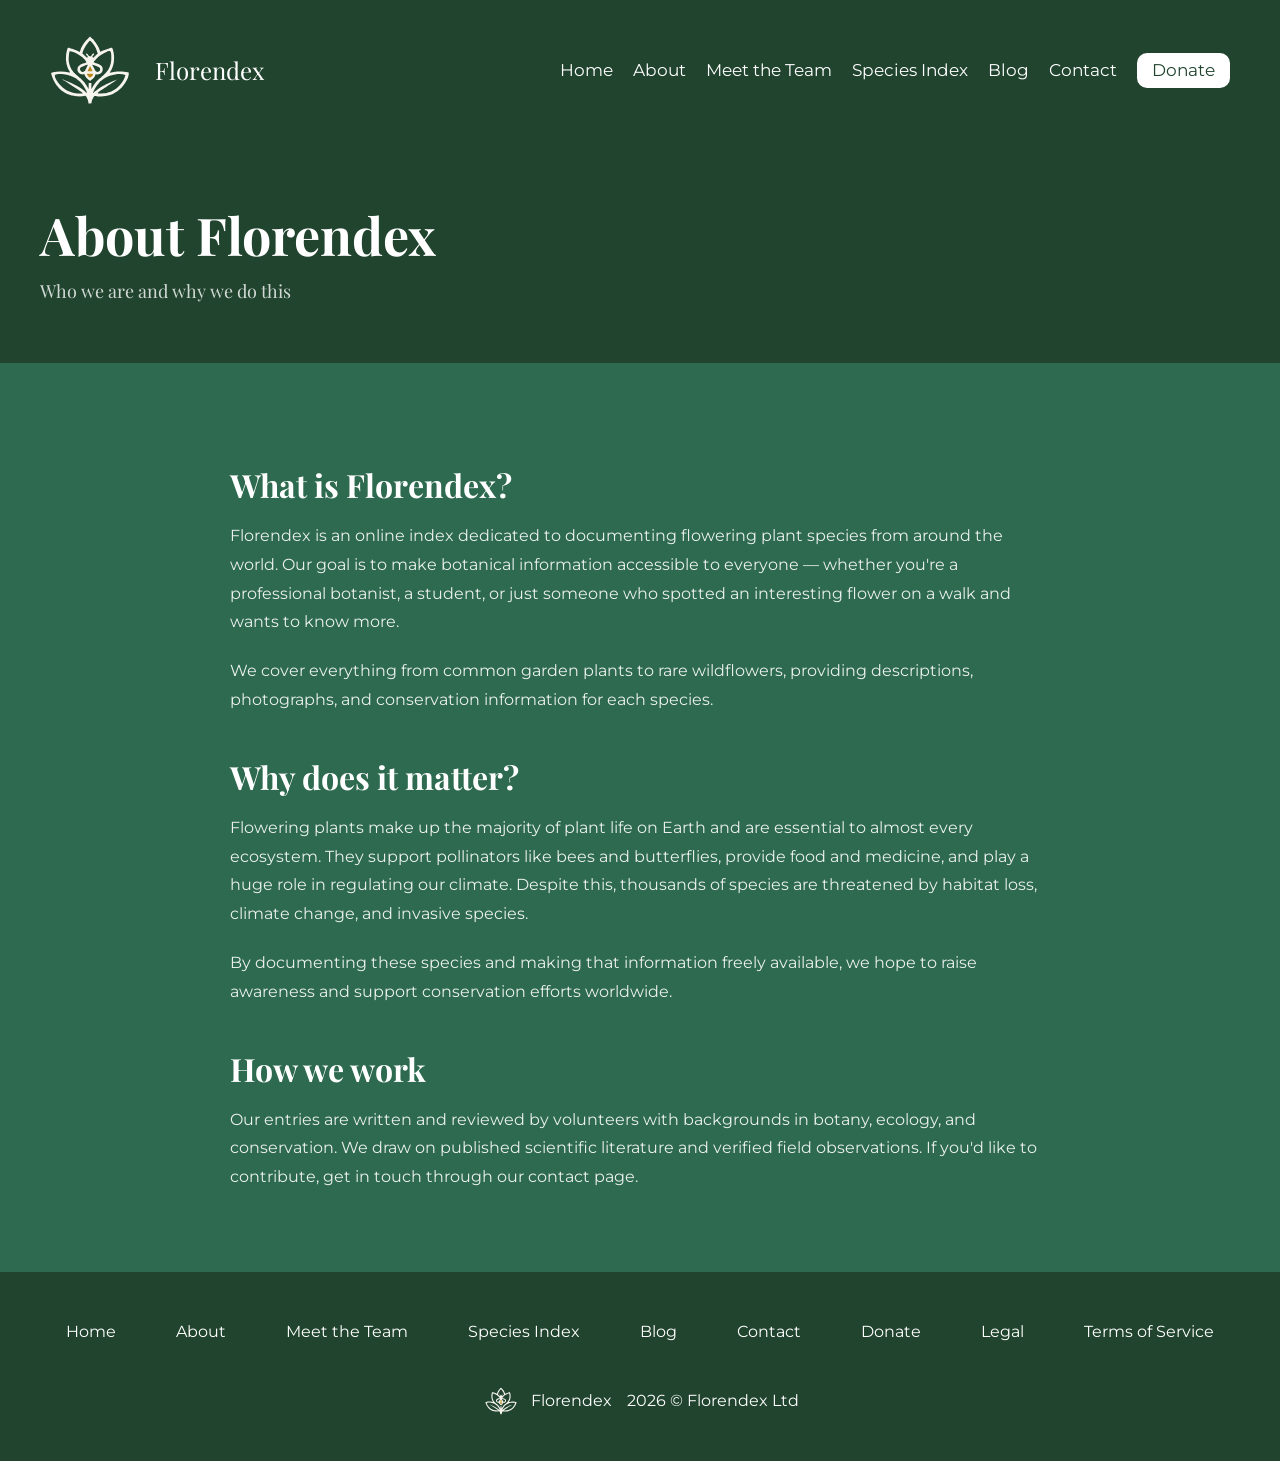
==== about.html @ b654dbb3 "Add main pages and content for Florendex website - Updated index.html with new navigation links and " ====
<!DOCTYPE html>
<html lang="en-gb">
<head>
    <meta charset="UTF-8">
    <meta name="viewport" content="width=device-width, initial-scale=1.0">
    <title>Florendex | About</title>

    <link rel="preconnect" href="https://fonts.googleapis.com">
    <link rel="preconnect" href="https://fonts.gstatic.com" crossorigin>
    <link href="https://fonts.googleapis.com/css2?family=Montserrat:wght@400;600&family=Playfair+Display:ital,wght@0,400..900;1,400..900&display=swap" rel="stylesheet">

    <link rel="stylesheet" href="/css/styles.css">
    <link rel="icon" type="image/x-icon" href="/img/logo.svg">
</head>

<body>

<div class="topnav">
    <div class="nav-brand">
        <img src="/img/logo.svg" height="100" alt="Florendex Logo">
        <span>Florendex</span>
    </div>
    <div class="nav-links">
        <a href="/index.html">Home</a>
        <a class="active" href="/about.html">About</a>
        <a href="/team.html">Meet the Team</a>
        <a href="/species.html">Species Index</a>
        <a href="/blog.html">Blog</a>
        <a href="/contact.html">Contact</a>
        <a href="/donate.html" class="donateButton">Donate</a>
    </div>
</div>

<main>
    <div class="page-header">
        <h1>About Florendex</h1>
        <p>Who we are and why we do this</p>
    </div>

    <div class="about-page">
        <h2>What is Florendex?</h2>
        <p>Florendex is an online index dedicated to documenting flowering plant species from around the world. Our goal is to make botanical information accessible to everyone — whether you're a professional botanist, a student, or just someone who spotted an interesting flower on a walk and wants to know more.</p>
        <p>We cover everything from common garden plants to rare wildflowers, providing descriptions, photographs, and conservation information for each species.</p>

        <h2>Why does it matter?</h2>
        <p>Flowering plants make up the majority of plant life on Earth and are essential to almost every ecosystem. They support pollinators like bees and butterflies, provide food and medicine, and play a huge role in regulating our climate. Despite this, thousands of species are threatened by habitat loss, climate change, and invasive species.</p>
        <p>By documenting these species and making that information freely available, we hope to raise awareness and support conservation efforts worldwide.</p>

        <h2>How we work</h2>
        <p>Our entries are written and reviewed by volunteers with backgrounds in botany, ecology, and conservation. We draw on published scientific literature and verified field observations. If you'd like to contribute, get in touch through our contact page.</p>
    </div>
</main>

<footer>
    <div class="footer-links">
        <a href="/index.html">Home</a>
        <a href="/about.html">About</a>
        <a href="/team.html">Meet the Team</a>
        <a href="/species.html">Species Index</a>
        <a href="/blog.html">Blog</a>
        <a href="/contact.html">Contact</a>
        <a href="/donate.html">Donate</a>
        <a href="/legal.html">Legal</a>
        <a href="/terms.html">Terms of Service</a>
    </div>
    <div class="footer-bottom">
        <img src="/img/logo.svg" height="40" alt="Florendex Logo">
        <span style="margin-right: 5px;">Florendex</span>
        <span>2026 &copy; Florendex Ltd</span>
    </div>
</footer>

</body>
</html>
---- css/styles.css ----
* {
  box-sizing: border-box;
}

body {
  background-color: #2d6a4f;
  color: #ffffff;
  margin: 0;
  font-family: "Montserrat", sans-serif;
}

body a {
  color: #ffffff;
  text-decoration: none;
  margin: 10px;
}

a:hover {
  opacity: 0.8;
  text-decoration: underline;
  transition-duration: 300ms;
}

/* nav bar */
.topnav {
  display: flex;
  justify-content: space-between;
  align-items: center;
  background-color: #20442e;
  padding: 20px 40px;
  color: #ffffff;
  width: 100%;
  font-family: "Montserrat", sans-serif;
  font-size: 17px;
}

.nav-brand {
  display: flex;
  align-items: center;
  gap: 15px;
}

.nav-brand span {
  font-family: 'Playfair Display', serif;
  font-size: 24px;
}

.nav-links {
  display: flex;
  align-items: center;
}

.nav-links a {
  color: #ffffff;
  text-decoration: none;
}

.donateButton {
  display: inline-block;
  background-color: #ffffff;
  color: #20442e !important;
  font-family: "Montserrat", sans-serif;
  padding: 7.5px 15px;
  border-radius: 10px;
  margin: 0 10px;
  font-size: 17px;
  text-decoration: none !important;
}

.donateButton:hover {
  opacity: 0.8;
  text-decoration: none !important;
}

/* header / hero */
header {
  text-align: center;
  font-family: "Playfair Display", serif;
  background-image: url('https://images.pexels.com/photos/1196313/pexels-photo-1196313.jpeg');
  background-size: cover;
  background-position: center;
  padding: 100px 20px;
  width: 100%;
}

header h1 {
  color: #ffffff;
  font-size: 82px;
  margin-top: 0;
}

header h3 {
  font-size: 42px;
  margin-bottom: 100px;
}

.species-btn {
  display: inline-block;
  background-color: #ffffff;
  color: #20442e;
  font-family: "Montserrat", sans-serif;
  padding: 15px 80px;
  border-radius: 17px;
  margin: 0px 70px 30px 70px;
  font-size: 36px;
}

.species-btn:hover {
  opacity: 0.8;
  text-decoration: none !important;
}

/* featured flora section */
.featured-flora {
  background-color: #f9f6f0;
  width: 100%;
  color: #20442e;
  padding: 100px 20px 140px 20px;
}

.flora-title {
  text-align: center;
  font-family: 'Playfair Display', serif;
  font-size: 48px;
  margin: 0 0 60px 0;
}

.featured-flora-grid {
  display: grid;
  grid-template-columns: repeat(3, 320px);
  justify-content: center;
  gap: 40px;
  padding: 10px;
  text-align: center;
  max-width: 1200px;
  margin: 0 auto;
  background-color: #f9f6f0;
}

.flora-card {
  border: 4px solid #20442e;
  border-radius: 16px;
  width: 320px;
  position: relative;
  background-color: #f9f6f0;
}

.card-header {
  padding: 15px 20px;
  text-align: left;
}

.card-header h3 {
  font-family: 'Playfair Display', serif;
  font-size: 26px;
  margin: 0;
  color: #000000;
}

.card-header h4 {
  font-family: 'Playfair Display', serif;
  font-size: 13px;
  margin: 5px 0 0 0;
  color: #000000;
  font-weight: 600;
}

.flora-card img {
  width: 100%;
  height: 200px;
  object-fit: cover;
  display: block;
}

.card-body {
  padding: 20px 20px 40px 20px;
  text-align: center;
}

.card-body p {
  font-family: 'Montserrat', sans-serif;
  font-size: 13px;
  color: #666666;
  margin: 0 0 20px 0;
  line-height: 1.5;
}

.learn-more {
  position: absolute;
  bottom: -4px;
  left: 50%;
  transform: translateX(-50%);
  background-color: #20442e;
  color: #ffffff;
  border: none;
  padding: 12px 30px;
  border-radius: 8px;
  font-family: 'Montserrat', sans-serif;
  font-size: 16px;
  cursor: pointer;
}

.learn-more:hover {
  background-color: #2d6a4f;
  opacity: 1 !important;
}

/* mission section */
.our-mission {
  background-color: #2d6a4f;
  padding: 80px 20px;
  text-align: center;
}

.mission-title {
  font-family: 'Playfair Display', serif;
  font-size: 48px;
  margin: 0 0 40px 0;
  color: #ffffff;
}

.mission-box {
  background-color: #f9f6f0;
  color: #2d6a4f;
  max-width: 700px;
  margin: 0 auto;
  padding: 40px 50px 60px 50px;
  border-radius: 12px;
  font-family: 'Montserrat', sans-serif;
  font-size: 16px;
  line-height: 1.7;
  position: relative;
}

.mission-box p {
  margin: 0 0 30px 0;
}

.mission-learn-more {
  position: absolute;
  bottom: -17px;
  left: 50%;
  transform: translateX(-50%);
  display: inline-block;
  background-color: #2d6a4f;
  color: #ffffff !important;
  font-family: 'Montserrat', sans-serif;
  padding: 12px 35px;
  border-radius: 8px;
  font-size: 16px;
  text-decoration: none !important;
  white-space: nowrap;
}

.mission-learn-more:hover {
  background-color: #20442e;
  opacity: 1 !important;
  text-decoration: none !important;
}

/* footer */
footer {
  background-color: #20442e;
  padding: 40px 20px;
  width: 100%;
  display: flex;
  flex-direction: column;
  align-items: center;
  justify-content: center;
  margin-bottom: 0;
}

.footer-links {
  display: flex;
  flex-wrap: wrap;
  justify-content: center;
  gap: 40px;
}

.footer-bottom {
  display: flex;
  align-items: center;
  gap: 10px;
  color: #ffffff;
  margin-top: 30px;
}

footer a {
  color: #ffffff;
  text-decoration: none;
}

/* page header used on inner pages */
.page-header {
  background-color: #20442e;
  padding: 60px 40px;
  font-family: 'Playfair Display', serif;
}

.page-header h1 {
  font-size: 52px;
  margin: 0 0 10px 0;
}

.page-header p {
  font-size: 18px;
  margin: 0;
  opacity: 0.8;
}

/* about page */
.about-page {
  padding: 60px 40px;
  max-width: 900px;
  margin: 0 auto;
}

.about-page h2 {
  font-family: 'Playfair Display', serif;
  font-size: 32px;
  margin: 40px 0 15px 0;
}

.about-page p {
  font-size: 16px;
  line-height: 1.8;
  margin-bottom: 20px;
  opacity: 0.9;
}

/* species index page */
.species-page {
  padding: 60px 40px;
  max-width: 1100px;
  margin: 0 auto;
}

.species-grid {
  display: grid;
  grid-template-columns: repeat(3, 1fr);
  gap: 30px;
}

.species-card {
  background-color: #20442e;
  border-radius: 12px;
  padding: 25px;
}

.species-card h3 {
  font-family: 'Playfair Display', serif;
  font-size: 22px;
  margin: 0 0 5px 0;
}

.species-card h4 {
  font-style: italic;
  font-size: 13px;
  font-weight: 400;
  margin: 0 0 12px 0;
  opacity: 0.75;
}

.species-card p {
  font-size: 13px;
  line-height: 1.6;
  opacity: 0.85;
  margin: 0 0 15px 0;
}

.species-card a {
  font-size: 13px;
  text-decoration: underline;
  margin: 0;
}

/* species detail page */
.species-detail {
  max-width: 900px;
  margin: 0 auto;
  padding: 60px 40px;
}

.species-detail h1 {
  font-family: 'Playfair Display', serif;
  font-size: 52px;
  margin: 0 0 5px 0;
}

.species-detail .latin-name {
  font-family: 'Playfair Display', serif;
  font-style: italic;
  font-size: 22px;
  opacity: 0.75;
  margin: 0 0 30px 0;
}

.species-detail img {
  width: 100%;
  max-height: 400px;
  object-fit: cover;
  border-radius: 12px;
  margin-bottom: 30px;
}

.species-detail p {
  font-size: 16px;
  line-height: 1.8;
  opacity: 0.9;
  margin-bottom: 20px;
}

.species-detail h2 {
  font-family: 'Playfair Display', serif;
  font-size: 28px;
  margin: 40px 0 15px 0;
}

.info-table {
  width: 100%;
  border-collapse: collapse;
  margin-bottom: 30px;
  font-size: 15px;
}

.info-table td {
  padding: 10px 15px;
  border-bottom: 1px solid rgba(255,255,255,0.2);
}

.info-table td:first-child {
  font-weight: 600;
  width: 180px;
  opacity: 0.75;
}

/* stub / coming soon pages */
.stub-page {
  padding: 100px 40px;
  text-align: center;
  font-family: 'Playfair Display', serif;
}

.stub-page h1 {
  font-size: 52px;
  margin-bottom: 15px;
}

.stub-page p {
  font-size: 18px;
  opacity: 0.8;
}
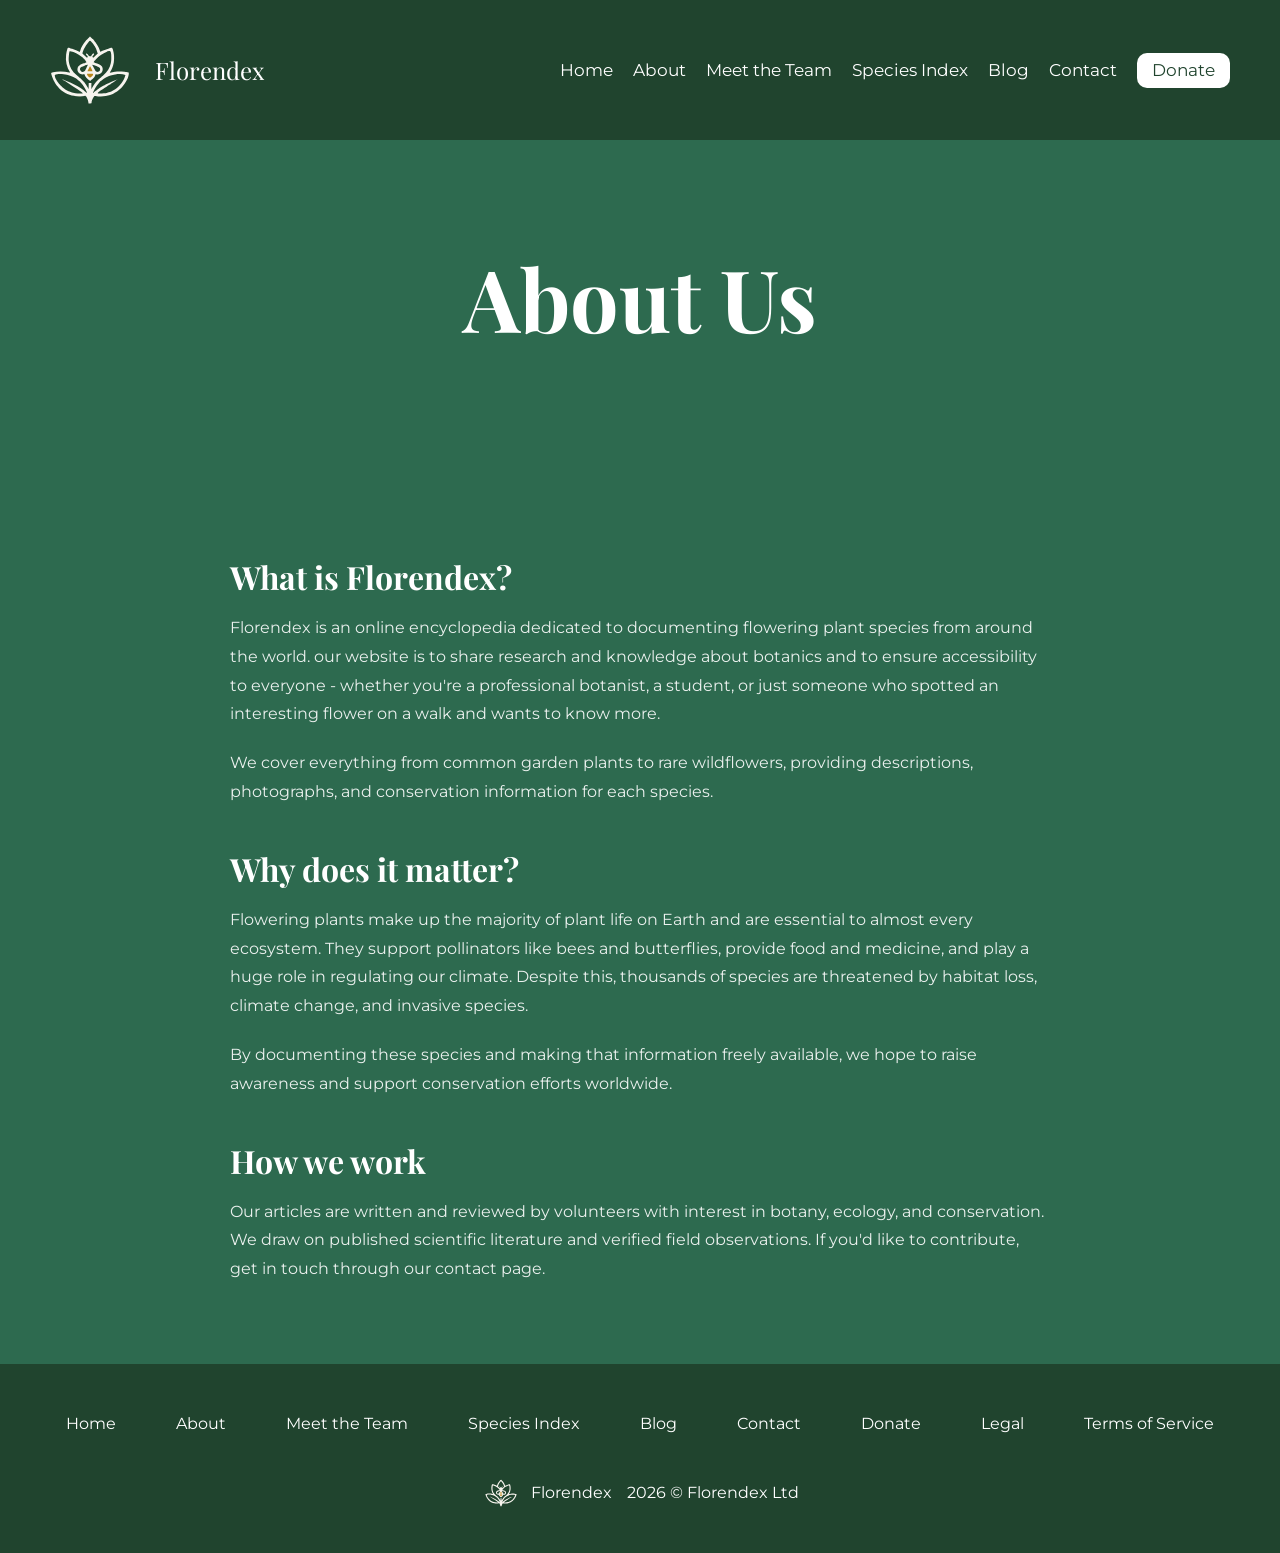
==== commit 0d9a9ed0: "Refactor about, species, and summer snowflake pages for improved structure and content; add new head" ====
--- a/about.html
+++ b/about.html
@@ -1,4 +1,4 @@
-<!DOCTYPE html>
+<!DOCTYPE html> <!-- Complete -->
 <html lang="en-gb">
 <head>
     <meta charset="UTF-8">
@@ -32,14 +32,13 @@
 </div>
 
 <main>
-    <div class="page-header">
-        <h1>About Florendex</h1>
-        <p>Who we are and why we do this</p>
-    </div>
+    <header style="background-image: url('/img/header3.jpg');">
+        <h1>About Us</h1>
+    </header>
 
     <div class="about-page">
         <h2>What is Florendex?</h2>
-        <p>Florendex is an online index dedicated to documenting flowering plant species from around the world. Our goal is to make botanical information accessible to everyone — whether you're a professional botanist, a student, or just someone who spotted an interesting flower on a walk and wants to know more.</p>
+        <p>Florendex is an online encyclopedia dedicated to documenting flowering plant species from around the world. our website is to share research and knowledge about botanics and to ensure accessibility to everyone - whether you're a professional botanist, a student, or just someone who spotted an interesting flower on a walk and wants to know more.</p>
         <p>We cover everything from common garden plants to rare wildflowers, providing descriptions, photographs, and conservation information for each species.</p>
 
         <h2>Why does it matter?</h2>
@@ -47,7 +46,7 @@
         <p>By documenting these species and making that information freely available, we hope to raise awareness and support conservation efforts worldwide.</p>
 
         <h2>How we work</h2>
-        <p>Our entries are written and reviewed by volunteers with backgrounds in botany, ecology, and conservation. We draw on published scientific literature and verified field observations. If you'd like to contribute, get in touch through our contact page.</p>
+        <p>Our articles are written and reviewed by volunteers with interest in botany, ecology, and conservation. We draw on published scientific literature and verified field observations. If you'd like to contribute, get in touch through our contact page.</p>
     </div>
 </main>
 
--- a/css/styles.css
+++ b/css/styles.css
@@ -16,43 +16,48 @@
 }
 
 a:hover {
+  text-decoration: underline;
+  transition-duration: 300ms;
+}
+
+/* nav bar */
+.topnav {
+  display: flex;
+  justify-content: space-between;
+  align-items: center;
+  background-color: #20442e;
+  padding: 20px 40px;
+  color: #ffffff;
+  width: 100%;
+  font-family: "Montserrat", sans-serif;
+  font-size: 17px;
+}
+
+.nav-brand {
+  display: flex;
+  align-items: center;
+  gap: 15px;
+}
+
+.nav-brand span {
+  font-family: 'Playfair Display', serif;
+  font-size: 24px;
+}
+
+.nav-links {
+  display: flex;
+  align-items: center;
+}
+
+.nav-links a {
+  color: #ffffff;
+  text-decoration: none;
+}
+
+.nav-links a:hover {
   opacity: 0.8;
   text-decoration: underline;
   transition-duration: 300ms;
-}
-
-/* nav bar */
-.topnav {
-  display: flex;
-  justify-content: space-between;
-  align-items: center;
-  background-color: #20442e;
-  padding: 20px 40px;
-  color: #ffffff;
-  width: 100%;
-  font-family: "Montserrat", sans-serif;
-  font-size: 17px;
-}
-
-.nav-brand {
-  display: flex;
-  align-items: center;
-  gap: 15px;
-}
-
-.nav-brand span {
-  font-family: 'Playfair Display', serif;
-  font-size: 24px;
-}
-
-.nav-links {
-  display: flex;
-  align-items: center;
-}
-
-.nav-links a {
-  color: #ffffff;
-  text-decoration: none;
 }
 
 .donateButton {
@@ -85,13 +90,13 @@
 
 header h1 {
   color: #ffffff;
-  font-size: 82px;
-  margin-top: 0;
+  font-size: 86px;
+  margin: 0 0 0px 0;
 }
 
 header h3 {
-  font-size: 42px;
-  margin-bottom: 100px;
+  font-size: 28px;
+  margin: 0 0 100px 0;
 }
 
 .species-btn {
@@ -101,8 +106,7 @@
   font-family: "Montserrat", sans-serif;
   padding: 15px 80px;
   border-radius: 17px;
-  margin: 0px 70px 30px 70px;
-  font-size: 36px;
+  font-size: 32px;
 }
 
 .species-btn:hover {
@@ -335,6 +339,18 @@
   margin: 0 auto;
 }
 
+.bee-badge {
+  display: inline-block;
+  background-color: #FAFFCA;
+  color: #FF2904;
+  font-family: 'Playfair Display', serif;
+  font-size: 12px;
+  padding: 5px 10px;
+  border-radius: 8px;
+  margin-bottom: 4px;
+  border: solid #FF2904;
+}
+
 .species-grid {
   display: grid;
   grid-template-columns: repeat(3, 1fr);
@@ -375,19 +391,23 @@
 }
 
 /* species detail page */
+.species-detail-wrapper {
+  background-color: #f9f6f0;
+  color: #000000;
+  padding: 60px 0;
+}
+
 .species-detail {
   max-width: 900px;
   margin: 0 auto;
   padding: 60px 40px;
 }
 
-.species-detail h1 {
-  font-family: 'Playfair Display', serif;
-  font-size: 52px;
-  margin: 0 0 5px 0;
-}
-
-.species-detail .latin-name {
+.species-detail .sdg-title {
+  font-family: 'Playfair Display', serif;
+  margin: 0 0 10px 0;
+}
+.species-detail .sdg-latin {
   font-family: 'Playfair Display', serif;
   font-style: italic;
   font-size: 22px;
@@ -410,12 +430,6 @@
   margin-bottom: 20px;
 }
 
-.species-detail h2 {
-  font-family: 'Playfair Display', serif;
-  font-size: 28px;
-  margin: 40px 0 15px 0;
-}
-
 .info-table {
   width: 100%;
   border-collapse: collapse;
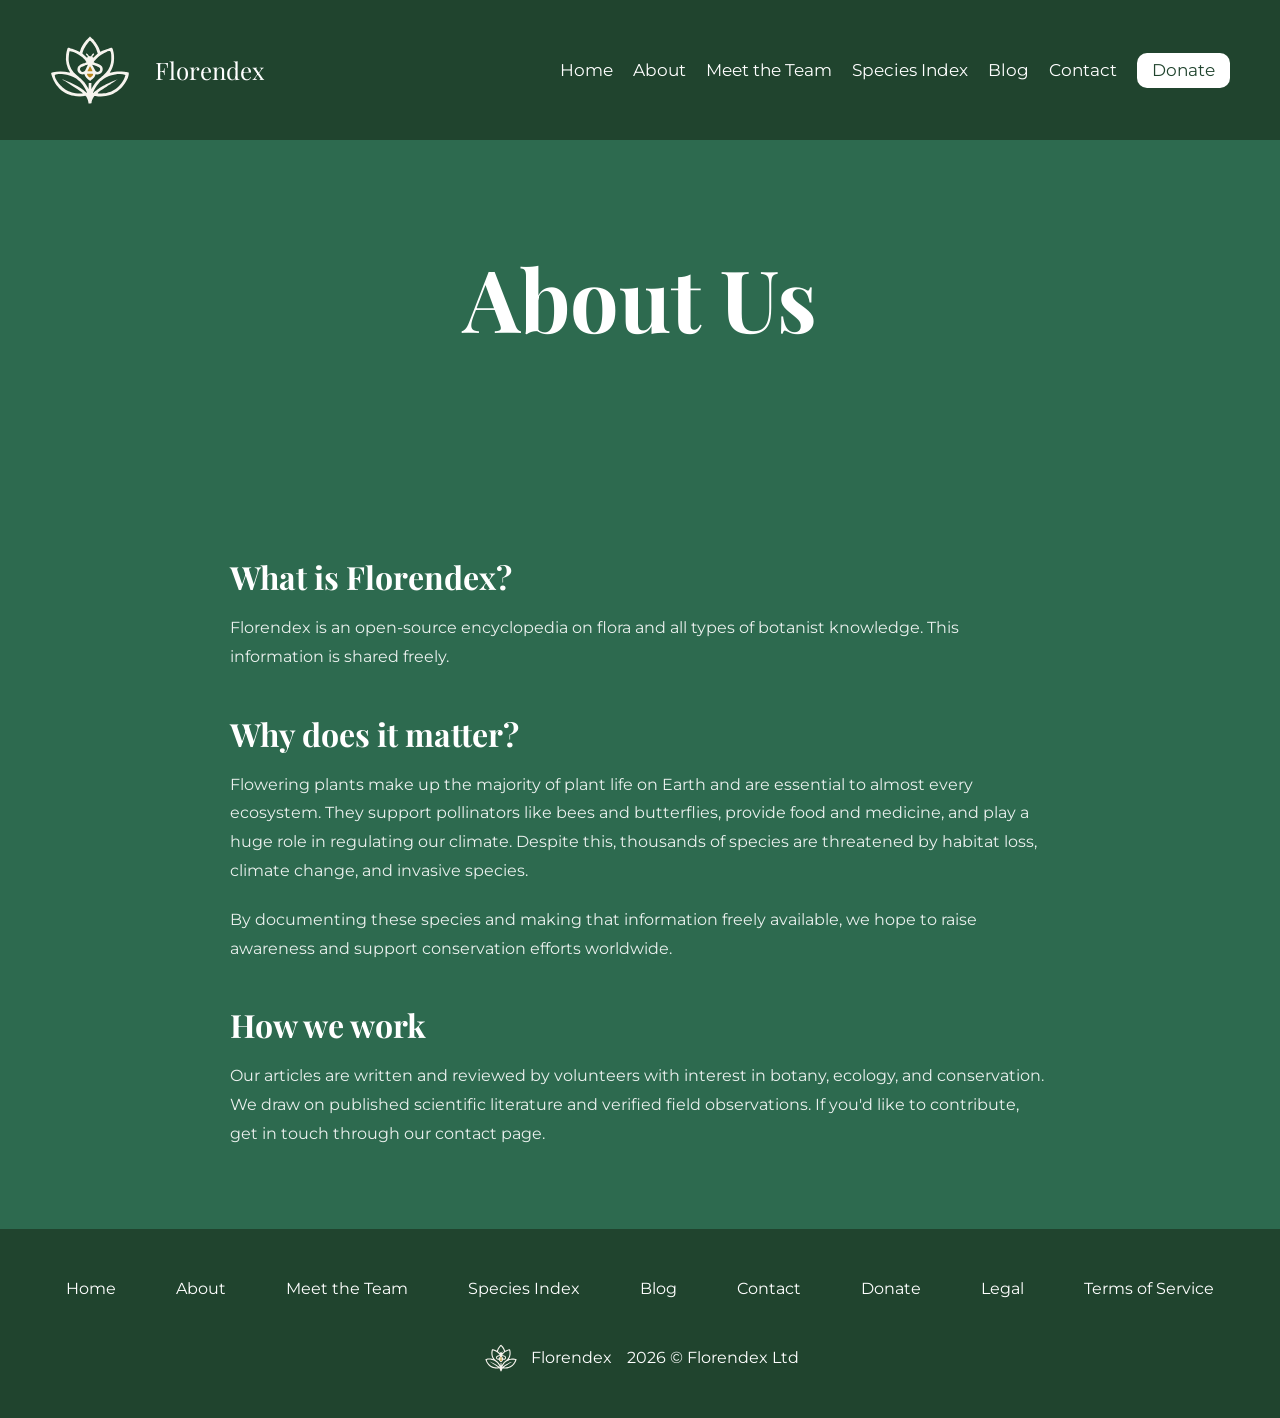
==== commit 215f6e8d: "Revise About page content for clarity and conciseness; update blog author names and article titles; " ====
--- a/about.html
+++ b/about.html
@@ -38,9 +38,7 @@
 
     <div class="about-page">
         <h2>What is Florendex?</h2>
-        <p>Florendex is an online encyclopedia dedicated to documenting flowering plant species from around the world. our website is to share research and knowledge about botanics and to ensure accessibility to everyone - whether you're a professional botanist, a student, or just someone who spotted an interesting flower on a walk and wants to know more.</p>
-        <p>We cover everything from common garden plants to rare wildflowers, providing descriptions, photographs, and conservation information for each species.</p>
-
+        <p>Florendex is an open-source encyclopedia on flora and all types of botanist knowledge. This information is shared freely.</p>
         <h2>Why does it matter?</h2>
         <p>Flowering plants make up the majority of plant life on Earth and are essential to almost every ecosystem. They support pollinators like bees and butterflies, provide food and medicine, and play a huge role in regulating our climate. Despite this, thousands of species are threatened by habitat loss, climate change, and invasive species.</p>
         <p>By documenting these species and making that information freely available, we hope to raise awareness and support conservation efforts worldwide.</p>
--- a/css/styles.css
+++ b/css/styles.css
@@ -20,7 +20,6 @@
   transition-duration: 300ms;
 }
 
-/* nav bar */
 .topnav {
   display: flex;
   justify-content: space-between;
@@ -77,7 +76,6 @@
   text-decoration: none !important;
 }
 
-/* header / hero */
 header {
   text-align: center;
   font-family: "Playfair Display", serif;
@@ -114,7 +112,6 @@
   text-decoration: none !important;
 }
 
-/* featured flora section */
 .featured-flora {
   background-color: #f9f6f0;
   width: 100%;
@@ -209,7 +206,6 @@
   opacity: 1 !important;
 }
 
-/* mission section */
 .our-mission {
   background-color: #2d6a4f;
   padding: 80px 20px;
@@ -262,7 +258,6 @@
   text-decoration: none !important;
 }
 
-/* footer */
 footer {
   background-color: #20442e;
   padding: 40px 20px;
@@ -294,7 +289,6 @@
   text-decoration: none;
 }
 
-/* page header used on inner pages */
 .page-header {
   background-color: #20442e;
   padding: 60px 40px;
@@ -312,7 +306,6 @@
   opacity: 0.8;
 }
 
-/* about page */
 .about-page {
   padding: 60px 40px;
   max-width: 900px;
@@ -332,7 +325,6 @@
   opacity: 0.9;
 }
 
-/* species index page */
 .species-page {
   padding: 60px 40px;
   max-width: 1100px;
@@ -390,37 +382,42 @@
   margin: 0;
 }
 
-/* species detail page */
 .species-detail-wrapper {
   background-color: #f9f6f0;
   color: #000000;
-  padding: 60px 0;
-}
-
-.species-detail {
-  max-width: 900px;
-  margin: 0 auto;
   padding: 60px 40px;
-}
-
-.species-detail .sdg-title {
-  font-family: 'Playfair Display', serif;
-  margin: 0 0 10px 0;
-}
-.species-detail .sdg-latin {
-  font-family: 'Playfair Display', serif;
+  font-family: 'Lora', serif;
+}
+
+.sdg-title {
+  font-family: 'Playfair Display', serif;
+  font-size: 72px;
+  margin: 0 0 -10px 0;
+}
+
+.species-detail .sdg-description {
+  font-family: 'Lora', serif;
   font-style: italic;
   font-size: 22px;
   opacity: 0.75;
   margin: 0 0 30px 0;
 }
 
-.species-detail img {
-  width: 100%;
-  max-height: 400px;
+.sdg-latin {
+  font-family: 'Lora', serif;
+  font-style: italic;
+  font-size: 18px;
+  opacity: 0.75;
+  margin: 0 0 30px 0;
+}
+
+.sdg-right img {
+  max-height: unset;
   object-fit: cover;
-  border-radius: 12px;
-  margin-bottom: 30px;
+  margin-bottom: 15px;
+  border: solid #2d6a4f 5px;
+  width: 100%;
+  height: auto;
 }
 
 .species-detail p {
@@ -448,7 +445,6 @@
   opacity: 0.75;
 }
 
-/* stub / coming soon pages */
 .stub-page {
   padding: 100px 40px;
   text-align: center;
@@ -464,3 +460,79 @@
   font-size: 18px;
   opacity: 0.8;
 }
+
+.species-detail-grid {
+  display: grid;
+  grid-template-columns: 2fr 1fr;
+  gap: 50px;
+  max-width: 1200px;
+  padding-bottom: 60px;
+  padding-right: 40px;
+  margin: 0 auto;
+}
+
+.sdg-right {
+  display: flex;
+  flex-direction: column;
+  text-align: left;
+}
+
+.sdg-meta {
+  display: flex;
+  flex-direction: column;
+  align-items: flex-start;
+  gap: 8px;
+}
+
+.blooming-season {
+  font-family: 'Playfair Display', serif;
+  color: #2d6a4f;
+  margin: 0;
+  font-style: italic;
+  font-weight: 600;
+}
+
+#bee-badge-top {
+  display: none;
+}
+
+.sdg-back-link {
+  color: #000000;
+}
+
+.blog-header {
+  padding: 15px 20px;
+  text-align: left;
+  background-color: #2d6a4f;
+  color: #f3f1eb;
+}
+
+.blog-body {
+  display: grid;
+  grid-template-columns: auto 1fr;
+  align-items: center;
+  gap: 12px;
+  background-color: #2d6a4f;
+  color: #f3f1eb;
+  padding: 15px 20px;
+  text-align: center;
+}
+
+.blog-body h4 {
+  margin: 0;
+  font-size: 1rem;
+}
+
+.blog-body p {
+  grid-column: 1 / -1;
+  margin: 8px 0 0;
+}
+
+.blog-author {
+  display: block;
+  width: 64px !important;
+  height: 64px !important;
+  border-radius: 50% !important;
+  object-fit: cover;
+  margin: 8px 0 0 16px;
+}
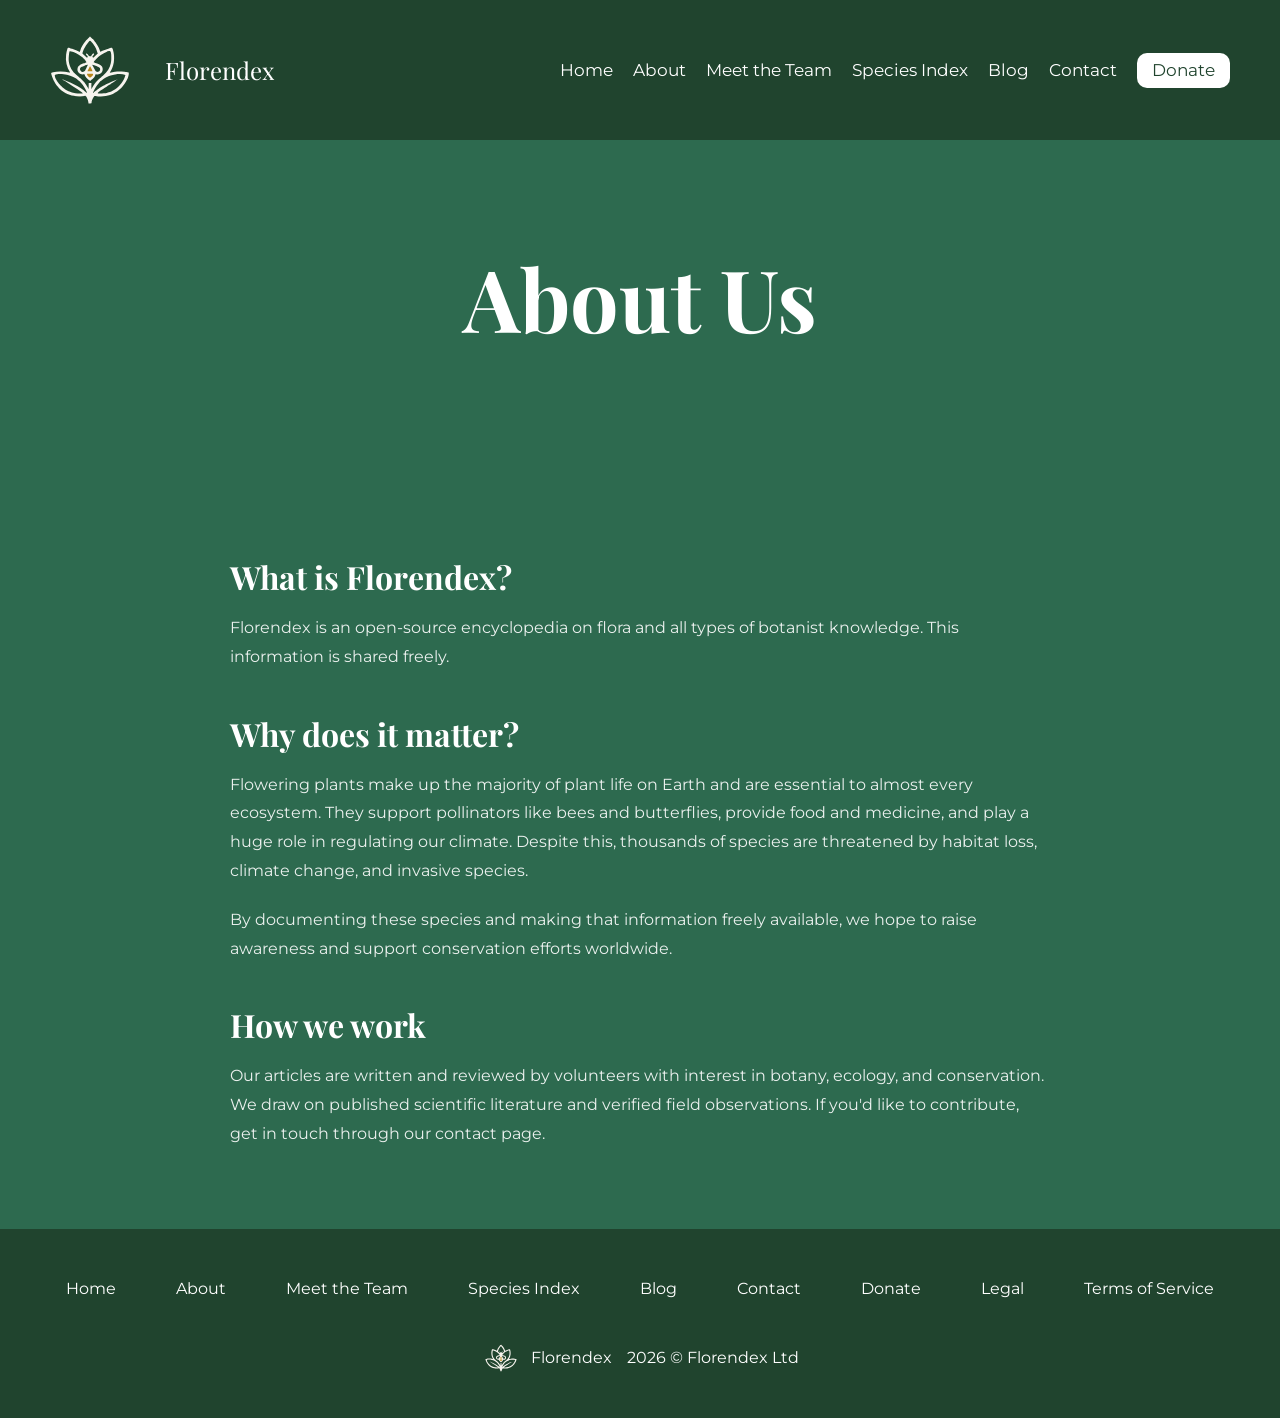
==== commit 17ba0912: "Update navigation links to make the site name clickable on multiple pages" ====
--- a/about.html
+++ b/about.html
@@ -18,7 +18,7 @@
 <div class="topnav">
     <div class="nav-brand">
         <img src="/img/logo.svg" height="100" alt="Florendex Logo">
-        <span>Florendex</span>
+        <span><a href="/index.html">Florendex</a></span>
     </div>
     <div class="nav-links">
         <a href="/index.html">Home</a>
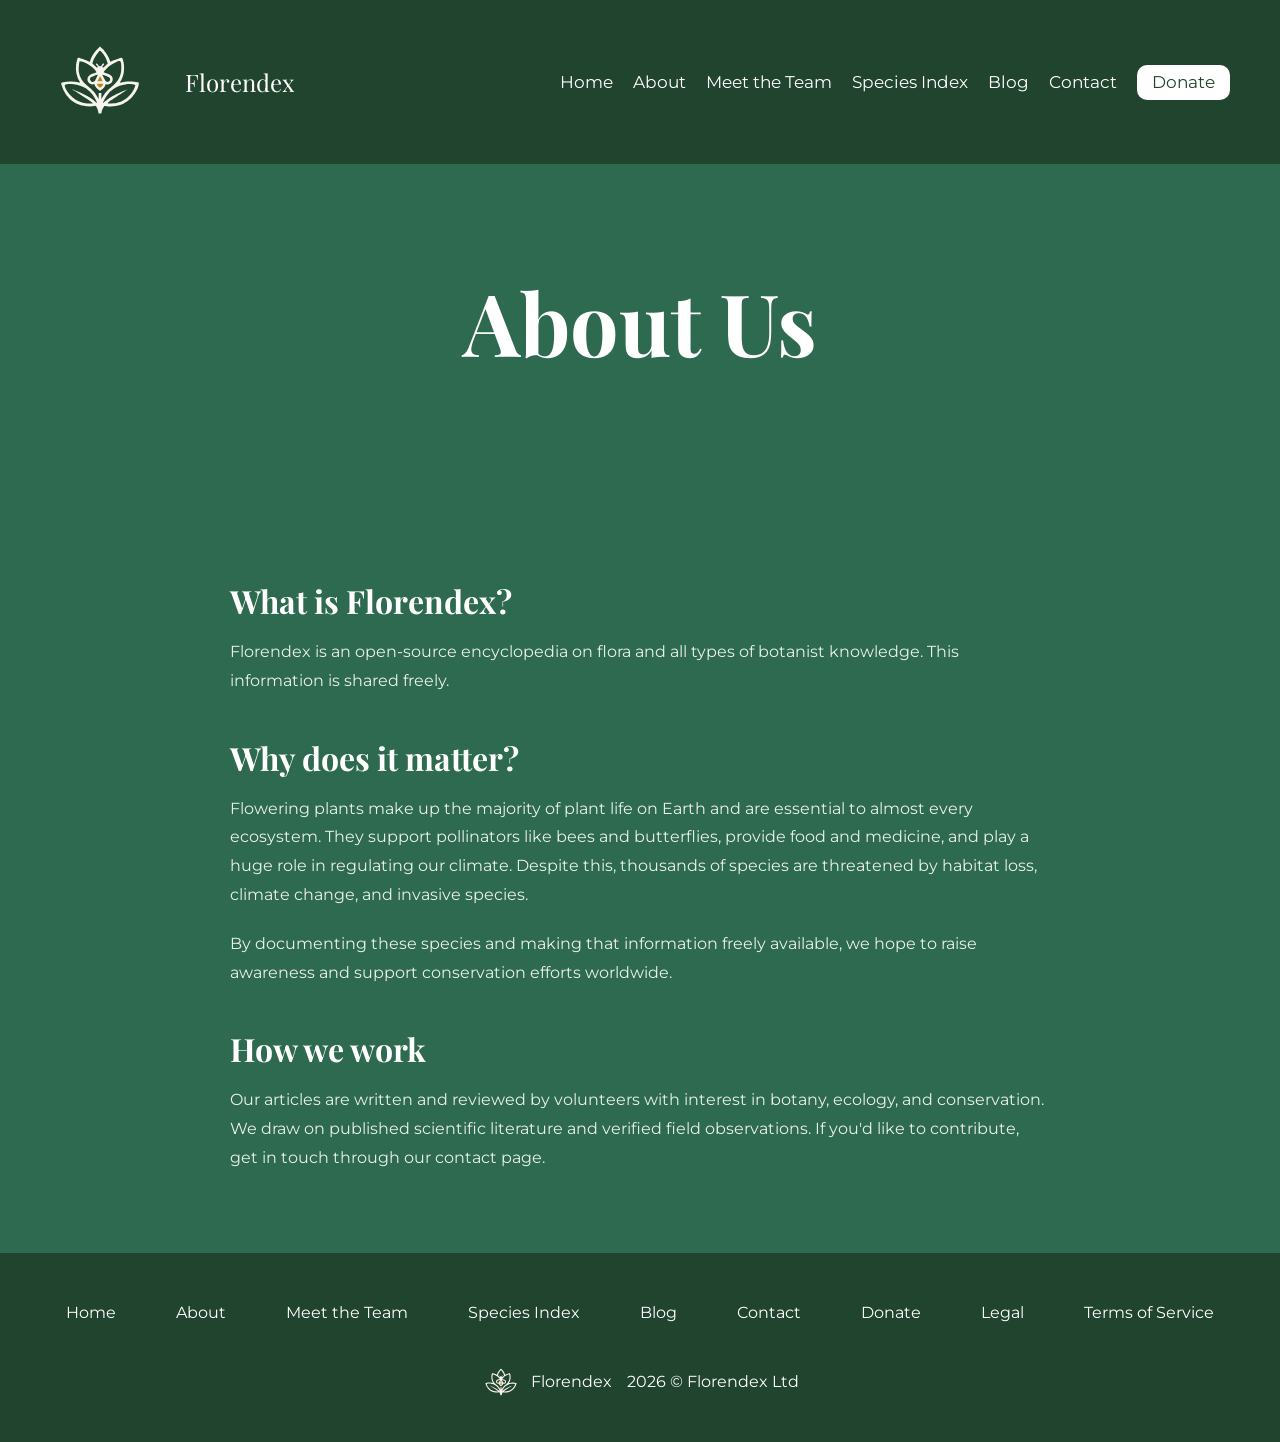
==== commit 09a93b3e: "Make site name clickable in navigation across multiple pages" ====
--- a/about.html
+++ b/about.html
@@ -17,7 +17,7 @@
 
 <div class="topnav">
     <div class="nav-brand">
-        <img src="/img/logo.svg" height="100" alt="Florendex Logo">
+        <a href="/index.html"><img src="/img/logo.svg" height="100" alt="Florendex Logo"></a>
         <span><a href="/index.html">Florendex</a></span>
     </div>
     <div class="nav-links">
--- a/css/styles.css
+++ b/css/styles.css
@@ -36,11 +36,13 @@
   display: flex;
   align-items: center;
   gap: 15px;
+  text-decoration: none !important;
 }
 
 .nav-brand span {
   font-family: 'Playfair Display', serif;
   font-size: 24px;
+  text-decoration: none !important;
 }
 
 .nav-links {
@@ -535,4 +537,4 @@
   border-radius: 50% !important;
   object-fit: cover;
   margin: 8px 0 0 16px;
-}+}
